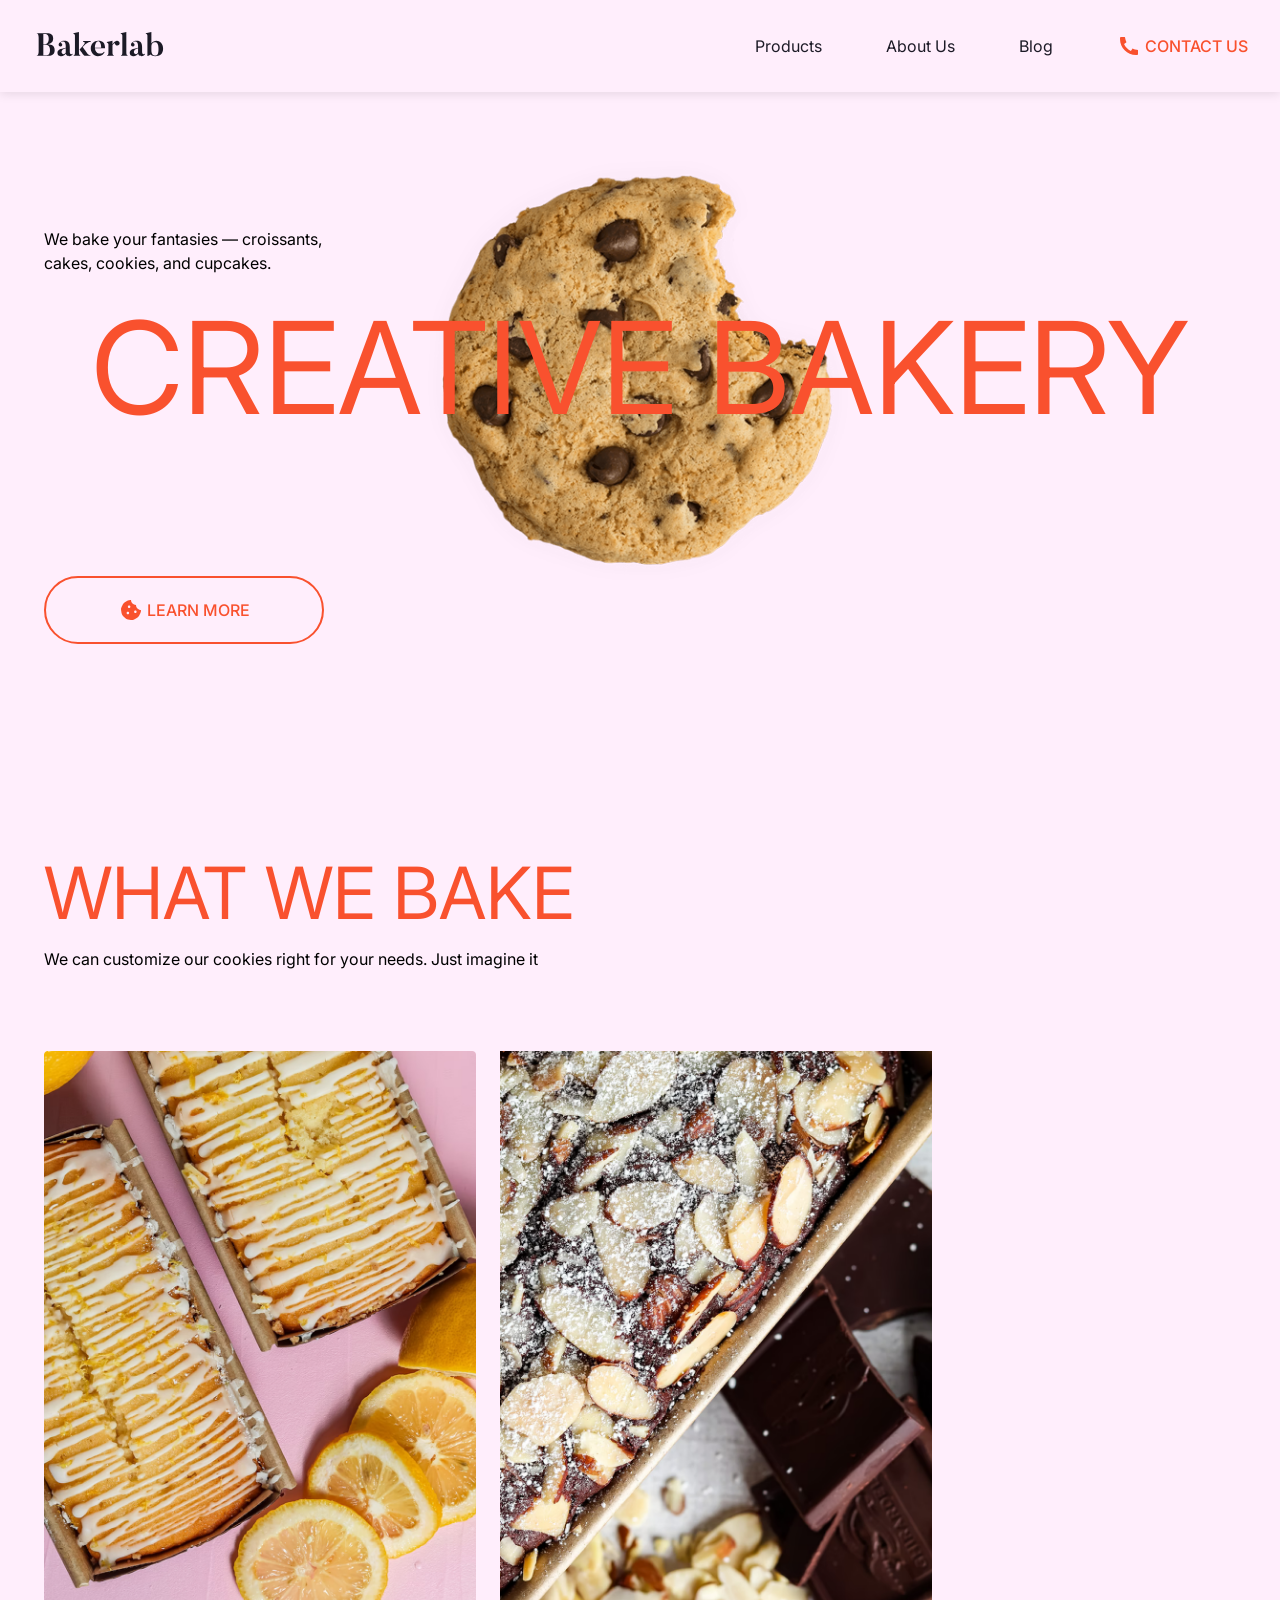
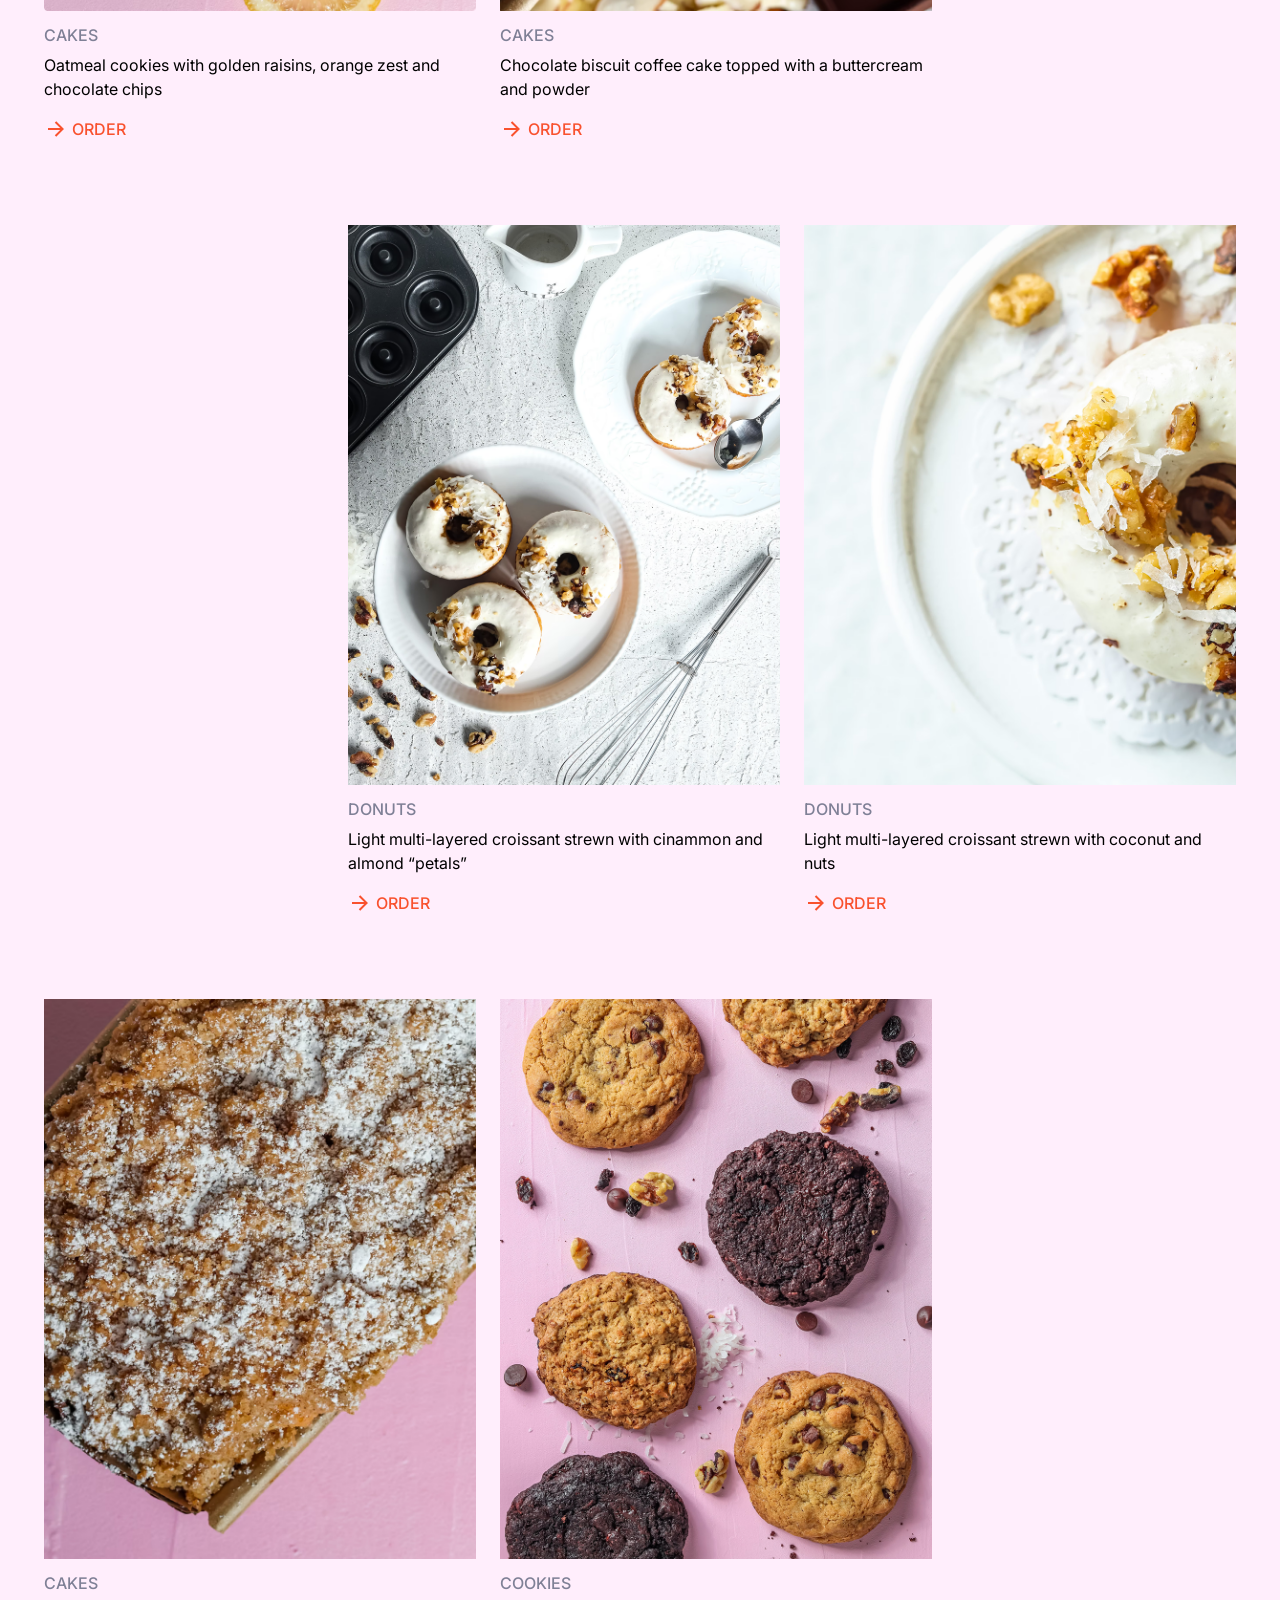
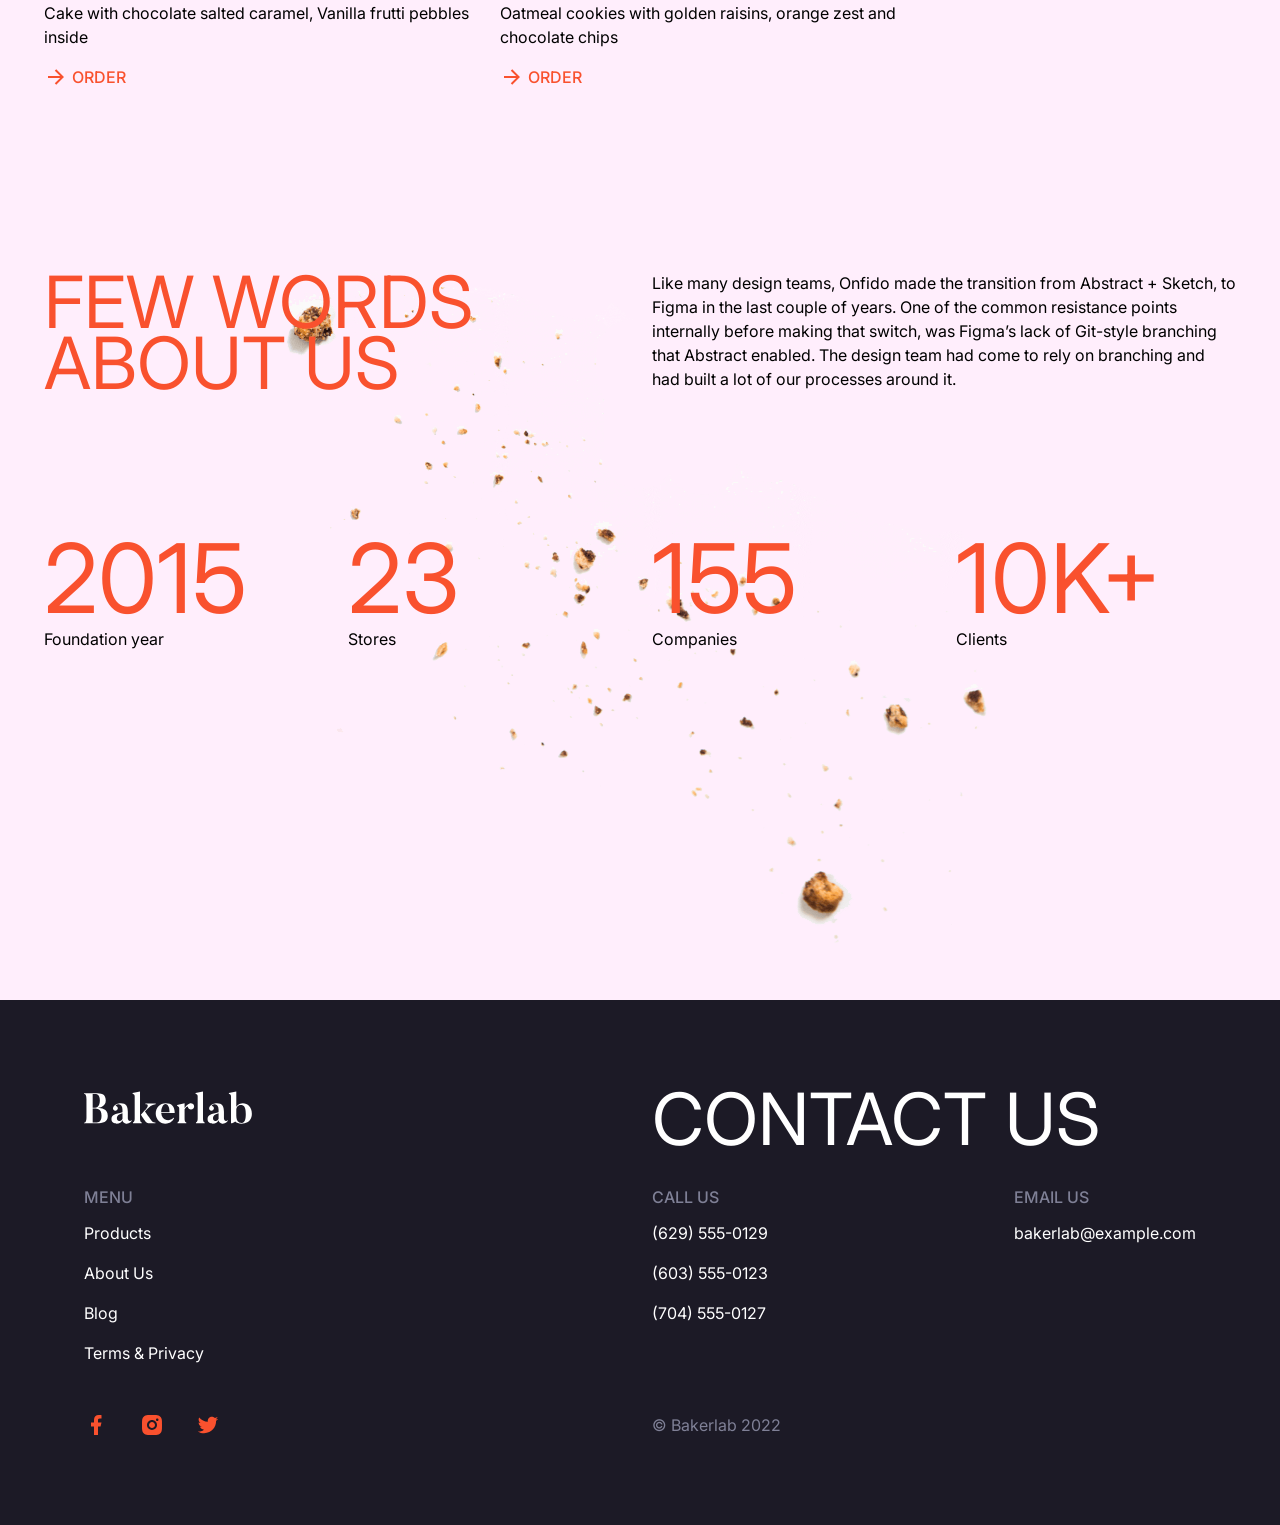
==== index.html @ 2d65e8eb "make build" ====
<!doctype html>
<html lang="en">
  <head>
    <meta charset="UTF-8">
    <meta name="viewport" content="width=device-width, initial-scale=1.0">
    <title>Creative Bakery</title>

    <link rel="icon" href="/Favicon.c504bba2.png">
    <link rel="preconnect" href="https://fonts.googleapis.com">
    <link rel="preconnect" href="https://fonts.gstatic.com" crossorigin="anonymous">
    <link href="https://fonts.googleapis.com/css2?family=Inter:ital,opsz,wght@0,14..32,100..900&display=swap" rel="stylesheet">
    <link rel="stylesheet" href="/index.971c2ea4.css">
  </head>
  <body class="page__body">
    <header class="header">
      <div class="container">
        <div class="header__content">
          <nav class="top-bar">
            <a href="#" class="top-bar__logo-link">
              <img src="/Logo.5fb8ed8a.svg" alt="Logo" class="top-bar__logo">
            </a>
            <div class="top-bar__menu">
              <ul class="top-bar__nav-list">
                <li class="top-bar__nav-item">
                  <a class="top-bar__link" href="#products">
                    Products
                  </a>
                </li>
                <li class="top-bar__nav-item">
                  <a class="top-bar__link" href="#about-us">
                    About Us
                  </a>
                </li>
                <li class="top-bar__nav-item">
                  <a class="top-bar__link" href="#footer">
                    Blog
                  </a>
                </li>
                <li class="top-bar__nav-item">
                  <a href="#footer" class="top-bar__link top-bar__link--contact">
                    <img src="/Icon-phone.0e31b60c.svg" alt="phone-logo">
                    <span>CONTACT US</span>
                  </a>
                </li>
              </ul>
            </div>
            <a class="top-bar__icon" id="open-menu-btn"></a>
          </nav>
        </div>
      </div>
    </header>

    <aside class="menu" id="mobile-menu">
      <div class="menu__container">
        <div class="top-bar menu__top">
          <a href="#" class="top-bar__logo-link">
            <img src="/Logo.5fb8ed8a.svg" alt="Logo" class="top-bar__logo">
          </a>
          <a class="top-bar__icon top-bar__icon--close" id="close-menu-btn"></a>
        </div>

        <div class="menu__bottom">
          <nav class="menu__nav">
            <ul class="menu__nav-list">
              <li class="menu__nav-item">
                <a href="#products" class="menu__link">
                  Products
                </a>
              </li>
              <li class="menu__nav-item">
                <a href="#about-us" class="menu__link">
                  About Us
                </a>
              </li>
              <li class="menu__nav-item">
                <a href="#footer" class="menu__link">
                  Blog
                </a>
              </li>
              <li class="menu__nav-item">
                <a href="#footer" class="menu__link menu__link--contact">
                  <img src="/Icon-phone.0e31b60c.svg" alt="phone-logo">
                  <span>CONTACT US</span>
                </a>
              </li>
            </ul>
          </nav>
        </div>
      </div>
    </aside>

    <main class="main">
      <div class="main__container">
        <section class="hero">
          <div class="hero__container">
            <p class="hero__text">
              We bake your fantasies — croissants, cakes, cookies, and cupcakes.
            </p>

            <h1 class="hero__title">CREATIVE BAKERY</h1>

            <div class="hero__image-wrapper">
              <img src="/Cookie.97e0d247.png" alt="main-Img" class="hero__image">
            </div>

            <a href="#about-us" class="hero__button button">
              <img src="/Icon-cookie.b11f9fd1.svg" alt="icon-cookie" class="button__icon">
              <span class="button__text">Learn more</span>
            </a>
          </div>
        </section>

        <section class="products" id="products">
          <div class="products__container">
            <h2 class="products__title">What we bake</h2>
            <p class="products__text">
              We can customize our cookies right for your needs. Just imagine it
            </p>

            <ul class="products__list">
              <li class="product__item">
                <article class="product-card">
                  <div class="product-card__wrapper">
                    <img src="/photo-product-01.ba1e8629.png" alt="card-image" class="product-card__image">
                  </div>
                  <span class="product-card__category">Cakes</span>
                  <p class="product-card__description">
                    Oatmeal cookies with golden raisins, orange zest and
                    chocolate chips
                  </p>
                  <a href="#footer" class="product-card__button">
                    <div class="button__container">
                      <img src="/Icon-arrow.4173b70d.svg" alt="arrow" class="button__icon">
                      <span class="button__text">ORDER</span>
                    </div>
                  </a>
                </article>
              </li>

              <li class="product__item">
                <article class="product-card">
                  <div class="product-card__wrapper">
                    <img src="/photo-product-06.bb524007.png" alt="card-image" class="product-card__image">
                  </div>
                  <span class="product-card__category">Cakes</span>
                  <p class="product-card__description">
                    Chocolate biscuit coffee cake topped with a buttercream and
                    powder
                  </p>
                  <a href="#" class="product-card__button">
                    <div class="button__container">
                      <img src="/Icon-arrow.4173b70d.svg" alt="arrow" class="button__icon">
                      <span class="button__text">ORDER</span>
                    </div>
                  </a>
                </article>
              </li>

              <li class="product__item product__item--end">
                <article class="product-card">
                  <div class="product-card__wrapper">
                    <img src="/photo-product-05.94f9c58b.png" alt="card-image" class="product-card__image">
                  </div>
                  <span class="product-card__category">Donuts</span>
                  <p class="product-card__description">
                    Light multi-layered croissant strewn with cinammon and
                    almond “petals”
                  </p>
                  <a href="#footer" class="product-card__button">
                    <div class="button__container">
                      <img src="/Icon-arrow.4173b70d.svg" alt="arrow" class="button__icon">
                      <span class="button__text">ORDER</span>
                    </div>
                  </a>
                </article>
              </li>

              <li class="product__item">
                <article class="product-card">
                  <div class="product-card__wrapper">
                    <img src="/photo-product-04.d0c8ed65.png" alt="card-image" class="product-card__image">
                  </div>
                  <span class="product-card__category">Donuts</span>
                  <p class="product-card__description">
                    Light multi-layered croissant strewn with coconut and nuts
                  </p>
                  <a href="#footer" class="product-card__button">
                    <div class="button__container">
                      <img src="/Icon-arrow.4173b70d.svg" alt="arrow" class="button__icon">
                      <span class="button__text">ORDER</span>
                    </div>
                  </a>
                </article>
              </li>

              <li class="product__item">
                <article class="product-card">
                  <div class="product-card__wrapper">
                    <img src="/photo-product-03.0996d620.png" alt="card-image" class="product-card__image">
                  </div>
                  <span class="product-card__category">Cakes</span>
                  <p class="product-card__description">
                    Cake with chocolate salted caramel, Vanilla frutti pebbles
                    inside
                  </p>
                  <a href="#footer" class="product-card__button">
                    <div class="button__container">
                      <img src="/Icon-arrow.4173b70d.svg" alt="arrow" class="button__icon">
                      <span class="button__text">ORDER</span>
                    </div>
                  </a>
                </article>
              </li>

              <li class="product__item">
                <article class="product-card">
                  <div class="product-card__wrapper">
                    <img src="/photo-product-02.9bce9047.png" alt="card-image" class="product-card__image">
                  </div>
                  <span class="product-card__category">Cookies</span>
                  <p class="product-card__description">
                    Oatmeal cookies with golden raisins, orange zest and
                    chocolate chips
                  </p>
                  <a href="#footer" class="product-card__button">
                    <div class="button__container">
                      <img src="/Icon-arrow.4173b70d.svg" alt="arrow" class="button__icon">
                      <span class="button__text">ORDER</span>
                    </div>
                  </a>
                </article>
              </li>
            </ul>
          </div>
        </section>

        <section class="about-us" id="about-us">
          <div class="about-us__container">
            <h2 class="about-us__title">Few words About us</h2>
            <p class="about-us__description">
              Like many design teams, Onfido made the transition from Abstract +
              Sketch, to Figma in the last couple of years. One of the common
              resistance points internally before making that switch, was
              Figma’s lack of Git-style branching that Abstract enabled. The
              design team had come to rely on branching and had built a lot of
              our processes around it.
            </p>

            <ul class="about-us__list">
              <li class="about-us__item statistic">
                <span class="statistic__number">2015</span>
                <span class="statistic__label">Foundation year</span>
              </li>
              <li class="about-us__item statistic">
                <span class="statistic__number">23</span>
                <span class="statistic__label">Stores</span>
              </li>
              <li class="about-us__item statistic">
                <span class="statistic__number">155</span>
                <span class="statistic__label">Companies</span>
              </li>
              <li class="about-us__item statistic">
                <span class="statistic__number">10K+</span>
                <span class="statistic__label">Clients</span>
              </li>
            </ul>
          </div>
        </section>
      </div>
    </main>

    <footer class="footer" id="footer">
      <div class="footer__container">
        <div class="footer__inner">
          <div class="footer__nav">
            <a href="#" class="footer__logo-link">
              <img src="/Bakerlab.acc33e5e.svg" alt="Logo" class="footer__logo">
            </a>

            <nav class="footer__menu">
              <h4 class="footer__label">MENU</h4>
              <ul class="footer__list">
                <li>
                  <a href="#products" class="footer__link">
                    Products
                  </a>
                </li>
                <li>
                  <a href="#about-us" class="footer__link">
                    About Us
                  </a>
                </li>
                <li>
                  <a href="#footer" class="footer__link">
                    Blog
                  </a>
                </li>
                <li>
                  <a href="#" class="footer__link">
                    Terms & Privacy
                  </a>
                </li>
              </ul>
            </nav>
          </div>
        </div>

        <div class="footer__contacts">
          <h2 class="footer__title">CONTACT US</h2>

          <div class="footer__contact-container">
            <div class="footer__contact-group">
              <h4 class="footer__label">CALL US</h4>
              <a href="tel:6295550129" class="footer__link">
                (629) 555-0129
              </a>
              <a href="tel:6035550123" class="footer__link">
                (603) 555-0123
              </a>
              <a href="tel:7045550127" class="footer__link">
                (704) 555-0127
              </a>
            </div>

            <div class="footer__contact-group">
              <h4 class="footer__label">EMAIL US</h4>
              <a href="mailto:bakerlab@example.com" class="footer__link">
                bakerlab@example.com
              </a>
            </div>
          </div>
        </div>

        <div class="footer__socials social">
          <a href="https://www.facebook.com/" class="social__link" target="_blank">
            <img src="/Icon-facebook.5540c0b2.svg" alt="facebook" class="social__icon">
          </a>

          <a href="https://www.instagram.com/" class="social__link" target="_blank">
            <img src="/Icon-instagram.5e39261d.svg" alt="instagram" class="social__icon">
          </a>

          <a href="https://x.com/" class="social__link" target="_blank">
            <img src="/Icon-twitter.24d08afc.svg" alt="twitter" class="social__icon">
          </a>
        </div>

        <p class="footer__copy">© Bakerlab 2022</p>
      </div>
    </footer>

    <script>const menu = document.querySelector("#mobile-menu");
const openBtn = document.querySelector("#open-menu-btn");
const closeBtn = document.querySelector("#close-menu-btn");
const menuLinks = document.querySelectorAll(".menu__link");
openBtn.addEventListener("click", ()=>{
    menu.classList.add("menu--is-open");
    document.body.style.overflow = "hidden";
});
closeBtn.addEventListener("click", ()=>{
    menu.classList.remove("menu--is-open");
    document.body.style.overflow = "";
});
menuLinks.forEach((link)=>{
    link.addEventListener("click", ()=>{
        menu.classList.remove("menu--is-open");
        document.body.style.overflow = "";
    });
});

</script>
  <script src="/creative-bakery-website.59712999.js"></script></body>
</html>
---- index.971c2ea4.css ----
body {
  font-family: Inter, sans-serif;
}

* {
  box-sizing: border-box;
}

html {
  scroll-behavior: smooth;
}

body {
  background-color: #ffeefc;
  margin: 0;
}

section {
  scroll-margin-top: 80px;
}

@media (width >= 1024px) {
  section {
    scroll-margin-top: 100px;
  }
}

.main {
  padding: 0 16px;
}

.main__container {
  width: 100%;
  max-width: 1200px;
  margin: 0 auto;
}

@media (width >= 640px) {
  .main {
    padding: 0 44px;
  }
}

.header {
  z-index: 10;
  background-color: #ffeefc;
  padding: 16px;
  position: sticky;
  top: 0;
  box-shadow: 0 2px 10px #0000001a;
}

@media (width >= 1024px) {
  .header {
    padding: 28px 32px;
  }
}

.top-bar {
  justify-content: space-between;
  align-items: center;
  display: flex;
}

.top-bar__logo {
  width: 136px;
  height: 32px;
  transition: transform .3s;
}

.top-bar__logo:hover {
  transform: scale(1.2);
}

.top-bar__menu {
  display: none;
}

@media (width >= 1024px) {
  .top-bar__menu {
    display: flex;
  }
}

.top-bar__nav-list {
  align-items: center;
  gap: 64px;
  margin: 0;
  padding: 0;
  display: flex;
}

.top-bar__nav-item {
  list-style: none;
}

.top-bar__link {
  letter-spacing: -1%;
  color: #1c1a26;
  font-size: 16px;
  font-weight: 400;
  line-height: 150%;
  text-decoration: none;
  transition: transform .3s;
}

.top-bar__link:hover {
  color: #f9512e;
  transform: scale(1.05);
}

.top-bar__link:active {
  color: #7f8096;
}

.top-bar__link--contact {
  letter-spacing: 2%;
  text-transform: uppercase;
  color: #f9512e;
  align-items: center;
  gap: 4px;
  font-size: 16px;
  font-weight: 500;
  line-height: 100%;
  display: flex;
}

.top-bar__icon {
  cursor: pointer;
  background-image: url("Icon-menu.2f6399ae.svg");
  background-position: center;
  background-repeat: no-repeat;
  background-size: contain;
  width: 24px;
  height: 24px;
  display: block;
}

.top-bar__icon--close {
  background-image: url("Icon-close.766062e1.svg");
}

@media (width >= 1024px) {
  .top-bar__icon {
    display: none;
  }
}

.hero {
  padding-bottom: 40px;
}

@media (width >= 640px) {
  .hero {
    padding-bottom: 228px;
  }
}

@media (width >= 1024px) {
  .hero {
    padding-bottom: 66px;
  }
}

.hero__container {
  grid-template-columns: 1fr 1fr;
  column-gap: 16px;
  width: 100%;
  display: grid;
}

@media (width >= 640px) {
  .hero__container {
    grid-template-rows: auto;
    grid-template-columns: repeat(8, 1fr);
    column-gap: 24px;
  }
}

.hero__text {
  letter-spacing: -1%;
  text-align: center;
  grid-column: 1 / -1;
  margin: 0;
  padding: 32px 0;
  font-size: 16px;
  font-weight: 400;
  line-height: 150%;
}

@media (width >= 640px) {
  .hero__text {
    text-align: left;
    grid-column: 1 / 5;
    padding: 80px 0 16px;
  }
}

@media (width >= 1024px) {
  .hero__text {
    grid-area: 1 / 1 / auto / 3;
    padding-top: 135px;
    padding-bottom: 0;
  }
}

.hero__title {
  letter-spacing: -5%;
  text-align: center;
  text-transform: uppercase;
  color: #f9512e;
  grid-column: 1 / -1;
  margin: 0;
  font-size: 64px;
  font-weight: 400;
  line-height: 85%;
}

@media (width >= 640px) {
  .hero__title {
    z-index: 2;
    grid-area: 2 / 1 / auto / -1;
    align-self: center;
    width: 100%;
    font-size: 80px;
  }
}

@media (width >= 1024px) {
  .hero__title {
    white-space: nowrap;
    grid-row: 1;
    font-size: clamp(80px, 10vw, 136px);
  }
}

.hero__image-wrapper {
  grid-column: 1 / -1;
  justify-content: center;
  display: flex;
}

@media (width >= 640px) {
  .hero__image-wrapper {
    z-index: 1;
    grid-area: 2 / 1 / auto / 9;
  }
}

@media (width >= 1024px) {
  .hero__image-wrapper {
    grid-row: 1;
  }
}

.hero__image {
  object-fit: cover;
  width: 100%;
  max-width: 300px;
  height: auto;
}

@media (width >= 640px) {
  .hero__image {
    max-width: 500px;
  }
}

@media (width >= 1024px) {
  .hero__image {
    max-width: 550px;
  }
}

.hero__button {
  cursor: pointer;
  z-index: 2;
  grid-column: 1 / -1;
  text-decoration: none;
}

@media (width >= 640px) {
  .hero__button {
    grid-column: 3 / 7;
  }
}

@media (width >= 1024px) {
  .hero__button {
    grid-area: 1 / 1 / auto / 3;
    align-self: end;
  }
}

.button {
  letter-spacing: 2%;
  text-transform: uppercase;
  color: inherit;
  cursor: pointer;
  background: none;
  border: 2px solid #f9512e;
  border-radius: 50px;
  justify-content: center;
  align-items: center;
  gap: 4px;
  padding: 20px 0;
  font-size: 16px;
  font-weight: 500;
  line-height: 100%;
  transition: all, all .3s;
  display: flex;
}

.button:hover {
  background-color: #f9512e;
}

.button:hover .button__text {
  color: #fff;
}

.button:hover .button__icon {
  filter: brightness(0) invert();
}

.button:active, .button:focus {
  background-color: #b2341a;
  border: 2px solid #b2341a;
}

.button:active .button__text, .button:focus .button__text {
  color: #fff;
}

.button:active .button__icon, .button:focus .button__icon {
  filter: brightness(0) invert();
}

@media (width >= 640px) {
  .button {
    margin-top: 80px;
  }
}

@media (width >= 1024px) {
  .button {
    margin-top: 0;
  }
}

.menu {
  z-index: 1000;
  box-sizing: border-box;
  transition: transform .3s ease ease-in-out;
  background-color: #ffeefc;
  width: 100%;
  height: 100vh;
  position: fixed;
  top: 0;
  right: 0;
  transform: translateX(100%);
}

.menu--is-open {
  transform: translateX(0);
}

.menu__container {
  flex-direction: column;
  height: 100%;
  display: flex;
  position: relative;
}

.menu__top {
  padding: 16px;
}

.menu__bottom {
  width: 100%;
  position: absolute;
  top: 50%;
  left: 50%;
  transform: translate(-50%, -50%);
}

.menu__nav-list {
  flex-direction: column;
  justify-content: center;
  align-items: center;
  gap: 32px;
  margin: 0;
  padding: 0;
  display: flex;
}

.menu__nav-item {
  list-style: none;
}

.menu__link {
  color: #1c1a26;
  font-size: 20px;
  font-weight: 400;
  line-height: 150%;
  text-decoration: none;
}

.menu__link--contact {
  letter-spacing: 2%;
  text-transform: uppercase;
  color: #f9512e;
  align-items: center;
  gap: 4px;
  font-size: 16px;
  font-weight: 500;
  line-height: 100%;
  display: flex;
}

.products {
  margin-top: 64px;
}

@media (width >= 640px) {
  .products {
    margin-top: 0;
  }
}

@media (width >= 1024px) {
  .products {
    margin-top: 152px;
  }
}

.products__title {
  letter-spacing: -5%;
  text-transform: uppercase;
  color: #f9512e;
  margin: 0;
  font-size: 48px;
  font-weight: 400;
  line-height: 85%;
}

@media (width >= 640px) {
  .products__title {
    font-size: 56px;
  }
}

@media (width >= 1024px) {
  .products__title {
    font-size: 72px;
  }
}

.products__text {
  letter-spacing: -1%;
  margin: 0;
  padding-top: 24px;
  font-size: 16px;
  font-weight: 400;
  line-height: 150%;
}

.products__list {
  grid-template-columns: 1fr;
  margin: 0;
  padding: 0;
  display: grid;
}

@media (width >= 640px) {
  .products__list {
    grid-template-rows: auto;
    grid-template-columns: repeat(8, 1fr);
    column-gap: 24px;
  }
}

.product__item {
  padding-top: 56px;
  list-style: none;
}

@media (width >= 640px) {
  .product__item {
    grid-column: span 4;
    padding-top: 80px;
  }
}

@media (width >= 1024px) {
  .product__item {
    grid-column: span 3;
    padding-top: 80px;
  }

  .product__item--end {
    grid-column: -7 / -4;
    justify-self: end;
  }
}

.button__container {
  justify-content: center;
  align-items: center;
  gap: 4px;
  display: flex;
}

.button__icon {
  width: 24px;
  height: 24px;
  display: block;
}

.button__text {
  letter-spacing: 2%;
  text-transform: uppercase;
  color: #f9512e;
  font-size: 16px;
  font-weight: 500;
  line-height: 100%;
}

.product-card__wrapper {
  display: flex;
}

.product-card__image {
  object-fit: contain;
  width: 100%;
  height: auto;
  transition: transform .3s;
  display: block;
}

.product-card__image:hover {
  transform: scale(1.05);
}

.product-card__category {
  letter-spacing: 2%;
  text-transform: uppercase;
  color: #7f8096;
  padding-top: 16px;
  font-size: 16px;
  font-weight: 500;
  line-height: 100%;
  display: inline-block;
}

.product-card__description {
  letter-spacing: -1%;
  margin: 0;
  padding-top: 8px;
  font-size: 16px;
  font-weight: 400;
  line-height: 150%;
}

.product-card__button {
  cursor: pointer;
  background: none;
  border: none;
  margin-top: 16px;
  padding: 0;
  text-decoration: none;
  transition: transform .3s;
  display: inline-block;
}

.product-card__button:hover {
  transform: scale(1.05);
}

.product-card__button:hover .button__text {
  color: #1c1a26;
}

.product-card__button:hover .button__icon {
  filter: brightness(0);
}

.about-us {
  margin: 72px 0;
}

@media (width >= 640px) {
  .about-us {
    margin: 152px 0;
  }
}

@media (width >= 1024px) {
  .about-us {
    margin: 178px 0 56px;
  }
}

@media (width >= 640px) {
  .about-us__container {
    background-image: url("Crumbs.aeaa417a.svg");
    background-position: center;
    background-repeat: no-repeat;
    background-size: contain;
    grid-template-columns: repeat(8, 1fr);
    column-gap: 24px;
    display: grid;
  }
}

@media (width >= 1024px) {
  .about-us__container {
    padding-bottom: 293px;
  }
}

.about-us__title {
  letter-spacing: -5%;
  text-transform: uppercase;
  color: #f9512e;
  margin: 0;
  font-size: 48px;
  font-weight: 400;
  line-height: 85%;
}

@media (width >= 640px) {
  .about-us__title {
    grid-column: 1 / 4;
    font-size: 72px;
  }
}

.about-us__description {
  letter-spacing: -1%;
  margin: 0;
  padding-top: 32px;
  font-size: 16px;
  font-weight: 400;
  line-height: 150%;
}

@media (width >= 640px) {
  .about-us__description {
    grid-column: -5 / -1;
    padding-top: 0;
  }
}

.about-us__list {
  background-image: url("Crumbs.aeaa417a.svg");
  background-position: center;
  background-repeat: no-repeat;
  background-size: contain;
  grid-template-columns: 1fr 1fr;
  row-gap: 48px;
  margin: 0;
  padding: 64px 0 0;
  list-style: none;
  display: grid;
}

@media (width >= 640px) {
  .about-us__list {
    background: none;
    grid-column: 1 / -1;
    grid-template-columns: repeat(8, 1fr);
    gap: 80px 24px;
    padding-top: 72px;
  }
}

@media (width >= 1024px) {
  .about-us__list {
    padding-top: 144px;
  }
}

.about-us__item {
  grid-column: 1 / -1;
}

@media (width >= 640px) {
  .about-us__item {
    grid-column: span 4;
  }
}

@media (width >= 1024px) {
  .about-us__item {
    grid-column: span 2;
  }
}

.statistic {
  flex-direction: column;
  gap: 8px;
  transition: transform .3s;
  display: flex;
}

.statistic__number {
  letter-spacing: -5%;
  text-transform: uppercase;
  color: #f9512e;
  font-size: 96px;
  font-weight: 400;
  line-height: 85%;
}

.statistic__label {
  letter-spacing: -1%;
  font-size: 16px;
  font-weight: 400;
  line-height: 150%;
}

.statistic:hover {
  transform: scale(1.2);
}

.footer {
  background-color: #1c1a26;
}

.footer__container {
  width: 100%;
  max-width: 1200px;
  margin: 0 auto;
  padding: 56px 16px 40px;
}

@media (width >= 640px) {
  .footer__container {
    grid-template-columns: repeat(8, 1fr);
    column-gap: 24px;
    padding: 88px 44px;
    display: grid;
  }

  .footer__inner {
    grid-column: 1 / 3;
  }
}

.footer__logo-link {
  display: block;
}

.footer__logo {
  width: 168px;
  height: 40px;
  transition: transform .3s;
  display: block;
}

.footer__logo:hover {
  transform: scale(1.2);
}

.footer__menu {
  flex-direction: column;
  gap: 16px;
  padding-top: 40px;
  display: flex;
}

@media (width >= 640px) {
  .footer__menu {
    padding-top: 94px;
  }
}

@media (width >= 1024px) {
  .footer__menu {
    padding-top: 61px;
  }
}

.footer__label {
  font-weight: 500;
  font-style: Medium;
  letter-spacing: 2%;
  text-transform: uppercase;
  color: #7f8096;
  margin: 0;
  font-size: 16px;
  line-height: 100%;
}

.footer__list {
  flex-direction: column;
  gap: 16px;
  margin: 0;
  padding: 0;
  list-style: none;
  display: flex;
}

.footer__link {
  color: #fff;
  letter-spacing: -1%;
  font-size: 16px;
  font-weight: 400;
  line-height: 150%;
  text-decoration: none;
  transition: transform .3s;
}

.footer__link:hover {
  color: #f9512e;
  transform: scale(1.05);
}

.footer__link:active {
  color: #7f8096;
}

.footer__contacts {
  padding-top: 64px;
}

@media (width >= 640px) {
  .footer__contacts {
    grid-column: -5 / -3;
    padding: 0;
  }
}

@media (width >= 1024px) {
  .footer__contacts {
    grid-column: 5 / -1;
  }
}

.footer__title {
  letter-spacing: -5%;
  text-transform: uppercase;
  color: #fff;
  margin: 0;
  padding-bottom: 40px;
  font-size: 48px;
  font-weight: 400;
  line-height: 85%;
}

@media (width >= 640px) {
  .footer__title {
    font-size: 56px;
  }
}

@media (width >= 1024px) {
  .footer__title {
    font-size: 72px;
  }

  .footer__contact-container {
    justify-content: space-between;
    display: flex;
  }
}

.footer__contact-group {
  flex-direction: column;
  gap: 16px;
  padding-bottom: 40px;
  display: flex;
}

.footer__socials {
  gap: 32px;
  display: flex;
}

@media (width >= 640px) {
  .footer__socials {
    grid-column: 1 / 3;
    margin-top: auto;
  }
}

@media (width >= 1024px) {
  .footer__socials {
    padding-top: 48px;
  }
}

.footer__copy {
  letter-spacing: -1%;
  color: #7f8096;
  margin: 0;
  padding-top: 40px;
  font-size: 16px;
  font-weight: 400;
  line-height: 150%;
}

@media (width >= 640px) {
  .footer__copy {
    grid-column: -5 / -1;
    margin-top: auto;
    padding-top: 0;
  }
}

.social__icon {
  width: 24px;
  height: 24px;
  transition: transform .3s;
  display: block;
}

.social__icon:hover {
  color: #fff;
  filter: brightness(0) invert();
  transform: scale(1.1);
}
/*# sourceMappingURL=index.971c2ea4.css.map */
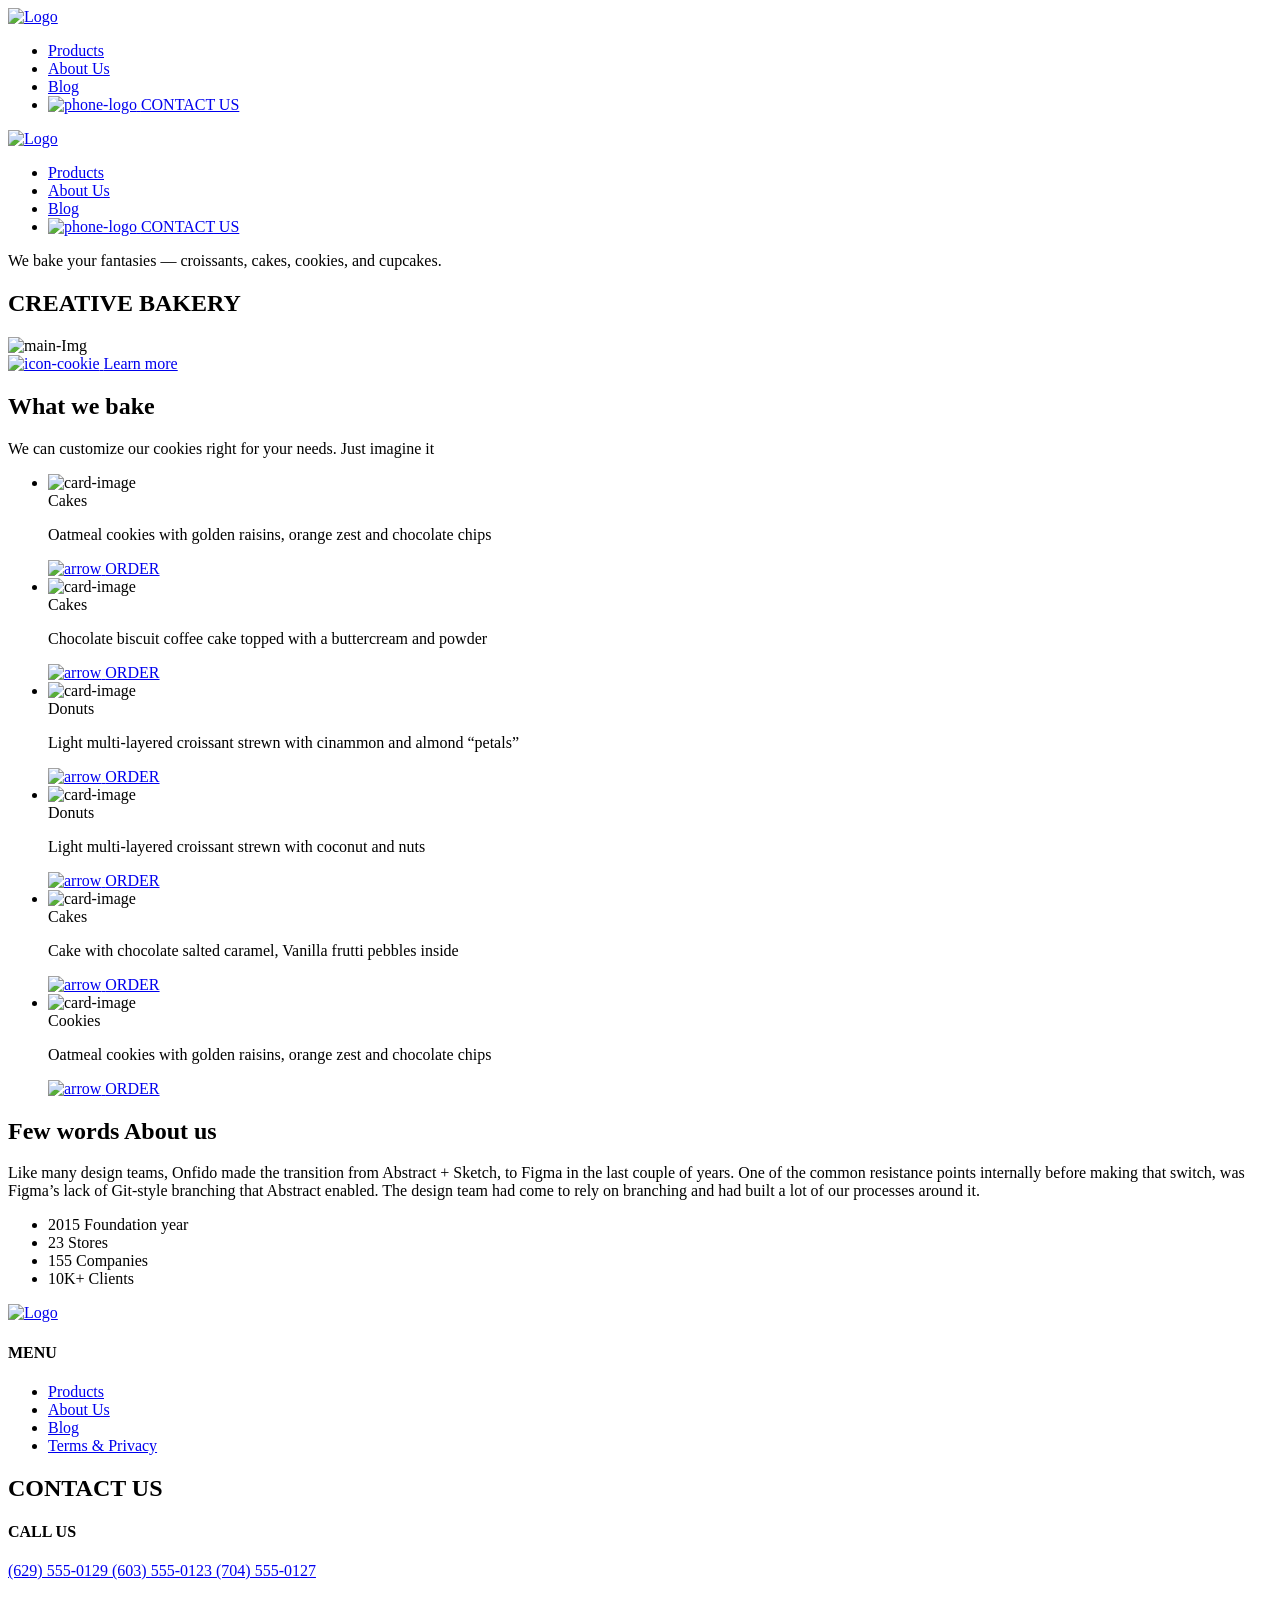
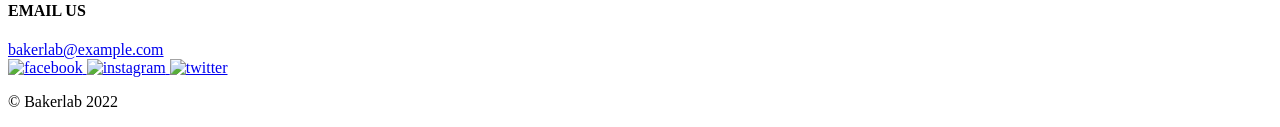
==== commit 6af50934: "Updates" ====
--- a/index.html
+++ b/index.html
@@ -1,85 +1,72 @@
-<!doctype html>
-<html lang="en">
-  <head>
-    <meta charset="UTF-8">
-    <meta name="viewport" content="width=device-width, initial-scale=1.0">
-    <title>Creative Bakery</title>
-
-    <link rel="icon" href="/Favicon.c504bba2.png">
-    <link rel="preconnect" href="https://fonts.googleapis.com">
-    <link rel="preconnect" href="https://fonts.gstatic.com" crossorigin="anonymous">
-    <link href="https://fonts.googleapis.com/css2?family=Inter:ital,opsz,wght@0,14..32,100..900&display=swap" rel="stylesheet">
-    <link rel="stylesheet" href="/index.971c2ea4.css">
-  </head>
-  <body class="page__body">
-    <header class="header">
-      <div class="container">
-        <div class="header__content">
-          <nav class="top-bar">
-            <a href="#" class="top-bar__logo-link">
-              <img src="/Logo.5fb8ed8a.svg" alt="Logo" class="top-bar__logo">
+<!DOCTYPE html><html lang=en><meta charset=UTF-8><meta name=viewport content="width=device-width, initial-scale=1.0"><title>Creative Bakery</title><link rel=icon href=/creative-bakery-website/Favicon.642dbbf2.png><link rel=preconnect href=https://fonts.googleapis.com><link rel=preconnect href=https://fonts.gstatic.com crossorigin=anonymous><link href="https://fonts.googleapis.com/css2?family=Inter:ital,opsz,wght@0,14..32,100..900&amp;display=swap" rel=stylesheet><link rel=stylesheet href=/creative-bakery-website/creative-bakery-website.cda3d4e0.css><body class=page__body>
+    <header class=header>
+      <div class=container>
+        <div class=header__content>
+          <nav class=top-bar>
+            <a href=# class=top-bar__logo-link>
+              <img src=/creative-bakery-website/Logo.313fdfcb.svg alt=Logo class=top-bar__logo>
             </a>
-            <div class="top-bar__menu">
-              <ul class="top-bar__nav-list">
-                <li class="top-bar__nav-item">
-                  <a class="top-bar__link" href="#products">
+            <div class=top-bar__menu>
+              <ul class=top-bar__nav-list>
+                <li class=top-bar__nav-item>
+                  <a class=top-bar__link href=#products>
                     Products
                   </a>
                 </li>
-                <li class="top-bar__nav-item">
-                  <a class="top-bar__link" href="#about-us">
+                <li class=top-bar__nav-item>
+                  <a class=top-bar__link href=#about-us>
                     About Us
                   </a>
                 </li>
-                <li class="top-bar__nav-item">
-                  <a class="top-bar__link" href="#footer">
+                <li class=top-bar__nav-item>
+                  <a class=top-bar__link href=#footer>
                     Blog
                   </a>
                 </li>
-                <li class="top-bar__nav-item">
-                  <a href="#footer" class="top-bar__link top-bar__link--contact">
-                    <img src="/Icon-phone.0e31b60c.svg" alt="phone-logo">
+                <li class=top-bar__nav-item>
+                  <a href=#footer class="top-bar__link top-bar__link--contact">
+                    <img src=/creative-bakery-website/Icon-phone.cb7e88c9.svg alt=phone-logo>
                     <span>CONTACT US</span>
                   </a>
                 </li>
               </ul>
             </div>
-            <a class="top-bar__icon" id="open-menu-btn"></a>
+            <a class=top-bar__icon id=open-menu-btn></a>
           </nav>
         </div>
       </div>
     </header>
 
-    <aside class="menu" id="mobile-menu">
-      <div class="menu__container">
-        <div class="top-bar menu__top">
-          <a href="#" class="top-bar__logo-link">
-            <img src="/Logo.5fb8ed8a.svg" alt="Logo" class="top-bar__logo">
+    <aside class=menu id=mobile-menu>
+      <div class=menu__container>
+        <div class="menu__top top-bar">
+          <a href=# class=top-bar__logo-link>
+            <img src=/creative-bakery-website/Logo.313fdfcb.svg alt=Logo class=top-bar__logo>
           </a>
-          <a class="top-bar__icon top-bar__icon--close" id="close-menu-btn"></a>
-        </div>
-
-        <div class="menu__bottom">
-          <nav class="menu__nav">
-            <ul class="menu__nav-list">
-              <li class="menu__nav-item">
-                <a href="#products" class="menu__link">
+          <a class="top-bar__icon top-bar__icon--close" id=close-menu-btn></a>
+        </div>
+
+        <div class=menu__bottom>
+          <nav class=menu__nav>
+            <ul class=menu__nav-list>
+              <li class=menu__nav-item>
+                <a href=#products class=menu__link>
                   Products
                 </a>
               </li>
-              <li class="menu__nav-item">
-                <a href="#about-us" class="menu__link">
+              <li class=menu__nav-item>
+                <a href=#about-us class=menu__link>
                   About Us
                 </a>
               </li>
-              <li class="menu__nav-item">
-                <a href="#footer" class="menu__link">
+              <li class=menu__nav-item>
+                <a href=#footer class=menu__link>
                   Blog
                 </a>
               </li>
-              <li class="menu__nav-item">
-                <a href="#footer" class="menu__link menu__link--contact">
-                  <img src="/Icon-phone.0e31b60c.svg" alt="phone-logo">
+              <li class=menu__nav-item>
+                <a href=#footer class="menu__link menu__link--contact">
+                  <img src=/creative-bakery-website/Icon-phone.cb7e88c9.svg alt=phone-logo>
                   <span>CONTACT US</span>
                 </a>
               </li>
@@ -89,143 +76,143 @@
       </div>
     </aside>
 
-    <main class="main">
-      <div class="main__container">
-        <section class="hero">
-          <div class="hero__container">
-            <p class="hero__text">
+    <main class=main>
+      <div class=main__container>
+        <section class=hero>
+          <div class=hero__container>
+            <p class=hero__text>
               We bake your fantasies — croissants, cakes, cookies, and cupcakes.
             </p>
 
-            <h1 class="hero__title">CREATIVE BAKERY</h1>
-
-            <div class="hero__image-wrapper">
-              <img src="/Cookie.97e0d247.png" alt="main-Img" class="hero__image">
+            <h1 class=hero__title>CREATIVE BAKERY</h1>
+
+            <div class=hero__image-wrapper>
+              <img src=/creative-bakery-website/Cookie.11dc94e0.png alt=main-Img class=hero__image>
             </div>
 
-            <a href="#about-us" class="hero__button button">
-              <img src="/Icon-cookie.b11f9fd1.svg" alt="icon-cookie" class="button__icon">
-              <span class="button__text">Learn more</span>
+            <a href=#about-us class="button hero__button">
+              <img src=/creative-bakery-website/Icon-cookie.707f6689.svg alt=icon-cookie class=button__icon>
+              <span class=button__text>Learn more</span>
             </a>
           </div>
         </section>
 
-        <section class="products" id="products">
-          <div class="products__container">
-            <h2 class="products__title">What we bake</h2>
-            <p class="products__text">
+        <section class=products id=products>
+          <div class=products__container>
+            <h2 class=products__title>What we bake</h2>
+            <p class=products__text>
               We can customize our cookies right for your needs. Just imagine it
             </p>
 
-            <ul class="products__list">
-              <li class="product__item">
-                <article class="product-card">
-                  <div class="product-card__wrapper">
-                    <img src="/photo-product-01.ba1e8629.png" alt="card-image" class="product-card__image">
-                  </div>
-                  <span class="product-card__category">Cakes</span>
-                  <p class="product-card__description">
+            <ul class=products__list>
+              <li class=product__item>
+                <article class=product-card>
+                  <div class=product-card__wrapper>
+                    <img src=/creative-bakery-website/photo-product-01.a0c385ac.png alt=card-image class=product-card__image>
+                  </div>
+                  <span class=product-card__category>Cakes</span>
+                  <p class=product-card__description>
                     Oatmeal cookies with golden raisins, orange zest and
                     chocolate chips
                   </p>
-                  <a href="#footer" class="product-card__button">
-                    <div class="button__container">
-                      <img src="/Icon-arrow.4173b70d.svg" alt="arrow" class="button__icon">
-                      <span class="button__text">ORDER</span>
-                    </div>
-                  </a>
-                </article>
-              </li>
-
-              <li class="product__item">
-                <article class="product-card">
-                  <div class="product-card__wrapper">
-                    <img src="/photo-product-06.bb524007.png" alt="card-image" class="product-card__image">
-                  </div>
-                  <span class="product-card__category">Cakes</span>
-                  <p class="product-card__description">
+                  <a href=#footer class=product-card__button>
+                    <div class=button__container>
+                      <img src=/creative-bakery-website/Icon-arrow.d0d01168.svg alt=arrow class=button__icon>
+                      <span class=button__text>ORDER</span>
+                    </div>
+                  </a>
+                </article>
+              </li>
+
+              <li class=product__item>
+                <article class=product-card>
+                  <div class=product-card__wrapper>
+                    <img src=/creative-bakery-website/photo-product-06.92713ba1.png alt=card-image class=product-card__image>
+                  </div>
+                  <span class=product-card__category>Cakes</span>
+                  <p class=product-card__description>
                     Chocolate biscuit coffee cake topped with a buttercream and
                     powder
                   </p>
-                  <a href="#" class="product-card__button">
-                    <div class="button__container">
-                      <img src="/Icon-arrow.4173b70d.svg" alt="arrow" class="button__icon">
-                      <span class="button__text">ORDER</span>
+                  <a href=# class=product-card__button>
+                    <div class=button__container>
+                      <img src=/creative-bakery-website/Icon-arrow.d0d01168.svg alt=arrow class=button__icon>
+                      <span class=button__text>ORDER</span>
                     </div>
                   </a>
                 </article>
               </li>
 
               <li class="product__item product__item--end">
-                <article class="product-card">
-                  <div class="product-card__wrapper">
-                    <img src="/photo-product-05.94f9c58b.png" alt="card-image" class="product-card__image">
-                  </div>
-                  <span class="product-card__category">Donuts</span>
-                  <p class="product-card__description">
+                <article class=product-card>
+                  <div class=product-card__wrapper>
+                    <img src=/creative-bakery-website/photo-product-05.172a2370.png alt=card-image class=product-card__image>
+                  </div>
+                  <span class=product-card__category>Donuts</span>
+                  <p class=product-card__description>
                     Light multi-layered croissant strewn with cinammon and
                     almond “petals”
                   </p>
-                  <a href="#footer" class="product-card__button">
-                    <div class="button__container">
-                      <img src="/Icon-arrow.4173b70d.svg" alt="arrow" class="button__icon">
-                      <span class="button__text">ORDER</span>
-                    </div>
-                  </a>
-                </article>
-              </li>
-
-              <li class="product__item">
-                <article class="product-card">
-                  <div class="product-card__wrapper">
-                    <img src="/photo-product-04.d0c8ed65.png" alt="card-image" class="product-card__image">
-                  </div>
-                  <span class="product-card__category">Donuts</span>
-                  <p class="product-card__description">
+                  <a href=#footer class=product-card__button>
+                    <div class=button__container>
+                      <img src=/creative-bakery-website/Icon-arrow.d0d01168.svg alt=arrow class=button__icon>
+                      <span class=button__text>ORDER</span>
+                    </div>
+                  </a>
+                </article>
+              </li>
+
+              <li class=product__item>
+                <article class=product-card>
+                  <div class=product-card__wrapper>
+                    <img src=/creative-bakery-website/photo-product-04.aba13562.png alt=card-image class=product-card__image>
+                  </div>
+                  <span class=product-card__category>Donuts</span>
+                  <p class=product-card__description>
                     Light multi-layered croissant strewn with coconut and nuts
                   </p>
-                  <a href="#footer" class="product-card__button">
-                    <div class="button__container">
-                      <img src="/Icon-arrow.4173b70d.svg" alt="arrow" class="button__icon">
-                      <span class="button__text">ORDER</span>
-                    </div>
-                  </a>
-                </article>
-              </li>
-
-              <li class="product__item">
-                <article class="product-card">
-                  <div class="product-card__wrapper">
-                    <img src="/photo-product-03.0996d620.png" alt="card-image" class="product-card__image">
-                  </div>
-                  <span class="product-card__category">Cakes</span>
-                  <p class="product-card__description">
+                  <a href=#footer class=product-card__button>
+                    <div class=button__container>
+                      <img src=/creative-bakery-website/Icon-arrow.d0d01168.svg alt=arrow class=button__icon>
+                      <span class=button__text>ORDER</span>
+                    </div>
+                  </a>
+                </article>
+              </li>
+
+              <li class=product__item>
+                <article class=product-card>
+                  <div class=product-card__wrapper>
+                    <img src=/creative-bakery-website/photo-product-03.ee49a36a.png alt=card-image class=product-card__image>
+                  </div>
+                  <span class=product-card__category>Cakes</span>
+                  <p class=product-card__description>
                     Cake with chocolate salted caramel, Vanilla frutti pebbles
                     inside
                   </p>
-                  <a href="#footer" class="product-card__button">
-                    <div class="button__container">
-                      <img src="/Icon-arrow.4173b70d.svg" alt="arrow" class="button__icon">
-                      <span class="button__text">ORDER</span>
-                    </div>
-                  </a>
-                </article>
-              </li>
-
-              <li class="product__item">
-                <article class="product-card">
-                  <div class="product-card__wrapper">
-                    <img src="/photo-product-02.9bce9047.png" alt="card-image" class="product-card__image">
-                  </div>
-                  <span class="product-card__category">Cookies</span>
-                  <p class="product-card__description">
+                  <a href=#footer class=product-card__button>
+                    <div class=button__container>
+                      <img src=/creative-bakery-website/Icon-arrow.d0d01168.svg alt=arrow class=button__icon>
+                      <span class=button__text>ORDER</span>
+                    </div>
+                  </a>
+                </article>
+              </li>
+
+              <li class=product__item>
+                <article class=product-card>
+                  <div class=product-card__wrapper>
+                    <img src=/creative-bakery-website/photo-product-02.122eb1dc.png alt=card-image class=product-card__image>
+                  </div>
+                  <span class=product-card__category>Cookies</span>
+                  <p class=product-card__description>
                     Oatmeal cookies with golden raisins, orange zest and
                     chocolate chips
                   </p>
-                  <a href="#footer" class="product-card__button">
-                    <div class="button__container">
-                      <img src="/Icon-arrow.4173b70d.svg" alt="arrow" class="button__icon">
-                      <span class="button__text">ORDER</span>
+                  <a href=#footer class=product-card__button>
+                    <div class=button__container>
+                      <img src=/creative-bakery-website/Icon-arrow.d0d01168.svg alt=arrow class=button__icon>
+                      <span class=button__text>ORDER</span>
                     </div>
                   </a>
                 </article>
@@ -234,10 +221,10 @@
           </div>
         </section>
 
-        <section class="about-us" id="about-us">
-          <div class="about-us__container">
-            <h2 class="about-us__title">Few words About us</h2>
-            <p class="about-us__description">
+        <section class=about-us id=about-us>
+          <div class=about-us__container>
+            <h2 class=about-us__title>Few words About us</h2>
+            <p class=about-us__description>
               Like many design teams, Onfido made the transition from Abstract +
               Sketch, to Figma in the last couple of years. One of the common
               resistance points internally before making that switch, was
@@ -246,22 +233,22 @@
               our processes around it.
             </p>
 
-            <ul class="about-us__list">
+            <ul class=about-us__list>
               <li class="about-us__item statistic">
-                <span class="statistic__number">2015</span>
-                <span class="statistic__label">Foundation year</span>
+                <span class=statistic__number>2015</span>
+                <span class=statistic__label>Foundation year</span>
               </li>
               <li class="about-us__item statistic">
-                <span class="statistic__number">23</span>
-                <span class="statistic__label">Stores</span>
+                <span class=statistic__number>23</span>
+                <span class=statistic__label>Stores</span>
               </li>
               <li class="about-us__item statistic">
-                <span class="statistic__number">155</span>
-                <span class="statistic__label">Companies</span>
+                <span class=statistic__number>155</span>
+                <span class=statistic__label>Companies</span>
               </li>
               <li class="about-us__item statistic">
-                <span class="statistic__number">10K+</span>
-                <span class="statistic__label">Clients</span>
+                <span class=statistic__number>10K+</span>
+                <span class=statistic__label>Clients</span>
               </li>
             </ul>
           </div>
@@ -269,35 +256,35 @@
       </div>
     </main>
 
-    <footer class="footer" id="footer">
-      <div class="footer__container">
-        <div class="footer__inner">
-          <div class="footer__nav">
-            <a href="#" class="footer__logo-link">
-              <img src="/Bakerlab.acc33e5e.svg" alt="Logo" class="footer__logo">
+    <footer class=footer id=footer>
+      <div class=footer__container>
+        <div class=footer__inner>
+          <div class=footer__nav>
+            <a href=# class=footer__logo-link>
+              <img src=/creative-bakery-website/Bakerlab.d134c58f.svg alt=Logo class=footer__logo>
             </a>
 
-            <nav class="footer__menu">
-              <h4 class="footer__label">MENU</h4>
-              <ul class="footer__list">
+            <nav class=footer__menu>
+              <h4 class=footer__label>MENU</h4>
+              <ul class=footer__list>
                 <li>
-                  <a href="#products" class="footer__link">
+                  <a href=#products class=footer__link>
                     Products
                   </a>
                 </li>
                 <li>
-                  <a href="#about-us" class="footer__link">
+                  <a href=#about-us class=footer__link>
                     About Us
                   </a>
                 </li>
                 <li>
-                  <a href="#footer" class="footer__link">
+                  <a href=#footer class=footer__link>
                     Blog
                   </a>
                 </li>
                 <li>
-                  <a href="#" class="footer__link">
-                    Terms & Privacy
+                  <a href=# class=footer__link>
+                    Terms &amp; Privacy
                   </a>
                 </li>
               </ul>
@@ -305,26 +292,26 @@
           </div>
         </div>
 
-        <div class="footer__contacts">
-          <h2 class="footer__title">CONTACT US</h2>
-
-          <div class="footer__contact-container">
-            <div class="footer__contact-group">
-              <h4 class="footer__label">CALL US</h4>
-              <a href="tel:6295550129" class="footer__link">
+        <div class=footer__contacts>
+          <h2 class=footer__title>CONTACT US</h2>
+
+          <div class=footer__contact-container>
+            <div class=footer__contact-group>
+              <h4 class=footer__label>CALL US</h4>
+              <a href=tel:6295550129 class=footer__link>
                 (629) 555-0129
               </a>
-              <a href="tel:6035550123" class="footer__link">
+              <a href=tel:6035550123 class=footer__link>
                 (603) 555-0123
               </a>
-              <a href="tel:7045550127" class="footer__link">
+              <a href=tel:7045550127 class=footer__link>
                 (704) 555-0127
               </a>
             </div>
 
-            <div class="footer__contact-group">
-              <h4 class="footer__label">EMAIL US</h4>
-              <a href="mailto:bakerlab@example.com" class="footer__link">
+            <div class=footer__contact-group>
+              <h4 class=footer__label>EMAIL US</h4>
+              <a href=mailto:bakerlab@example.com class=footer__link>
                 bakerlab@example.com
               </a>
             </div>
@@ -332,42 +319,23 @@
         </div>
 
         <div class="footer__socials social">
-          <a href="https://www.facebook.com/" class="social__link" target="_blank">
-            <img src="/Icon-facebook.5540c0b2.svg" alt="facebook" class="social__icon">
+          <a href=https://www.facebook.com/ class=social__link target=_blank>
+            <img src=/creative-bakery-website/Icon-facebook.aaaceb94.svg alt=facebook class=social__icon>
           </a>
 
-          <a href="https://www.instagram.com/" class="social__link" target="_blank">
-            <img src="/Icon-instagram.5e39261d.svg" alt="instagram" class="social__icon">
+          <a href=https://www.instagram.com/ class=social__link target=_blank>
+            <img src=/creative-bakery-website/Icon-instagram.416788c6.svg alt=instagram class=social__icon>
           </a>
 
-          <a href="https://x.com/" class="social__link" target="_blank">
-            <img src="/Icon-twitter.24d08afc.svg" alt="twitter" class="social__icon">
+          <a href=https://x.com/ class=social__link target=_blank>
+            <img src=/creative-bakery-website/Icon-twitter.ae720291.svg alt=twitter class=social__icon>
           </a>
         </div>
 
-        <p class="footer__copy">© Bakerlab 2022</p>
+        <p class=footer__copy>© Bakerlab 2022</p>
       </div>
     </footer>
 
-    <script>const menu = document.querySelector("#mobile-menu");
-const openBtn = document.querySelector("#open-menu-btn");
-const closeBtn = document.querySelector("#close-menu-btn");
-const menuLinks = document.querySelectorAll(".menu__link");
-openBtn.addEventListener("click", ()=>{
-    menu.classList.add("menu--is-open");
-    document.body.style.overflow = "hidden";
-});
-closeBtn.addEventListener("click", ()=>{
-    menu.classList.remove("menu--is-open");
-    document.body.style.overflow = "";
-});
-menuLinks.forEach((link)=>{
-    link.addEventListener("click", ()=>{
-        menu.classList.remove("menu--is-open");
-        document.body.style.overflow = "";
-    });
-});
-
-</script>
-  <script src="/creative-bakery-website.59712999.js"></script></body>
-</html>
+    <script>var menu=document.querySelector("#mobile-menu"),openBtn=document.querySelector("#open-menu-btn"),closeBtn=document.querySelector("#close-menu-btn"),menuLinks=document.querySelectorAll(".menu__link");openBtn.addEventListener("click",function(){menu.classList.add("menu--is-open"),document.body.style.overflow="hidden"}),closeBtn.addEventListener("click",function(){menu.classList.remove("menu--is-open"),document.body.style.overflow=""}),menuLinks.forEach(function(e){e.addEventListener("click",function(){menu.classList.remove("menu--is-open"),document.body.style.overflow=""})});</script>
+  
+
